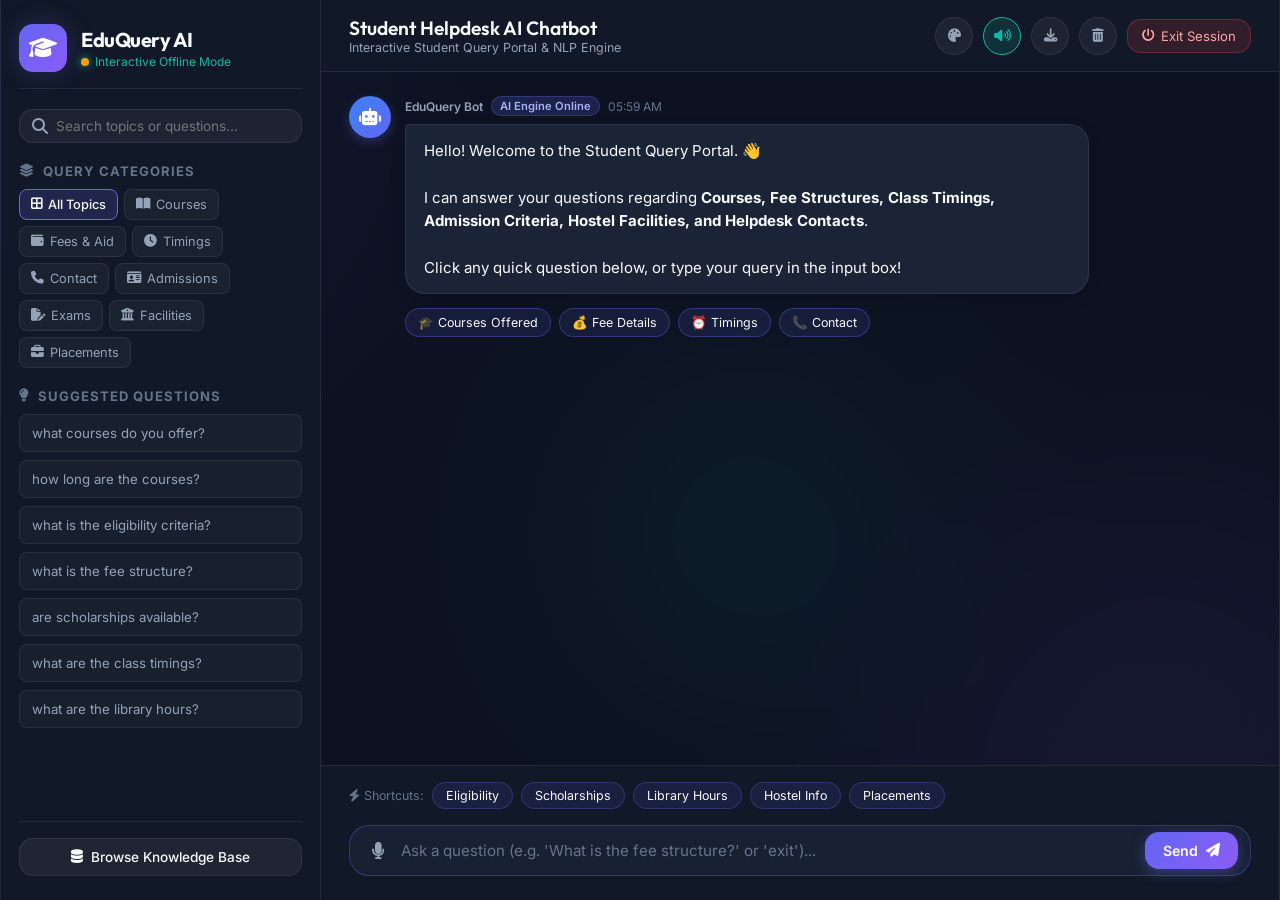
==== templates/index.html @ a3ed9fe1 "new project files" ====
<!DOCTYPE html>
<html lang="en">
<head>
    <meta charset="UTF-8">
    <meta name="viewport" content="width=device-width, initial-scale=1.0">
    <title>Student Query AI Assistant | Interactive Smart Chatbot</title>
    <!-- Google Fonts -->
    <link rel="preconnect" href="https://fonts.googleapis.com">
    <link rel="preconnect" href="https://fonts.gstatic.com" crossorigin>
    <link href="https://fonts.googleapis.com/css2?family=Inter:wght@300;400;500;600;700&family=Outfit:wght@400;500;600;700;800&display=swap" rel="stylesheet">
    <!-- Font Awesome Icons -->
    <link rel="stylesheet" href="https://cdnjs.cloudflare.com/ajax/libs/font-awesome/6.4.0/css/all.min.css">
    <!-- Relative CSS Path works both in Flask and via direct file opening -->
    <link rel="stylesheet" href="../static/style.css">
</head>
<body class="theme-dark">
    <div class="background-globes">
        <div class="globe globe-1"></div>
        <div class="globe globe-2"></div>
        <div class="globe globe-3"></div>
    </div>

    <div class="app-container">
        <!-- Sidebar Navigation -->
        <aside class="sidebar">
            <div class="brand-header">
                <div class="brand-logo">
                    <i class="fa-solid fa-graduation-cap"></i>
                </div>
                <div class="brand-info">
                    <h2>EduQuery AI</h2>
                    <span class="status-badge" id="serverStatusBadge">
                        <span class="status-dot"></span> Ready & Interactive
                    </span>
                </div>
            </div>

            <!-- Search Sidebar -->
            <div class="sidebar-search">
                <i class="fa-solid fa-magnifying-glass"></i>
                <input type="text" id="sidebarSearchInput" placeholder="Search topics or questions...">
            </div>

            <div class="sidebar-section">
                <h3><i class="fa-solid fa-layer-group"></i> Query Categories</h3>
                <div class="category-pills" id="categoryPills">
                    <button class="cat-pill active" data-category="All"><i class="fa-solid fa-border-all"></i> All Topics</button>
                    <button class="cat-pill" data-category="Courses"><i class="fa-solid fa-book-open"></i> Courses</button>
                    <button class="cat-pill" data-category="Fees"><i class="fa-solid fa-wallet"></i> Fees & Aid</button>
                    <button class="cat-pill" data-category="Timings"><i class="fa-solid fa-clock"></i> Timings</button>
                    <button class="cat-pill" data-category="Contact"><i class="fa-solid fa-phone"></i> Contact</button>
                    <button class="cat-pill" data-category="Admissions"><i class="fa-solid fa-id-card"></i> Admissions</button>
                    <button class="cat-pill" data-category="Exams"><i class="fa-solid fa-file-pen"></i> Exams</button>
                    <button class="cat-pill" data-category="Facilities"><i class="fa-solid fa-building-columns"></i> Facilities</button>
                    <button class="cat-pill" data-category="Placements"><i class="fa-solid fa-briefcase"></i> Placements</button>
                </div>
            </div>

            <div class="sidebar-section">
                <h3><i class="fa-solid fa-lightbulb"></i> Suggested Questions</h3>
                <div class="suggested-questions" id="suggestedList">
                    <!-- Populated dynamically via JS -->
                </div>
            </div>

            <div class="sidebar-footer">
                <button id="viewDatasetBtn" class="btn-secondary">
                    <i class="fa-solid fa-database"></i> Browse Knowledge Base
                </button>
            </div>
        </aside>

        <!-- Main Chat Area -->
        <main class="chat-main">
            <!-- Header Bar -->
            <header class="chat-header">
                <div class="chat-header-title">
                    <h2>Student Helpdesk AI Chatbot</h2>
                    <p>Interactive Student Query Portal & NLP Engine</p>
                </div>
                <div class="chat-actions">
                    <button id="themeToggleBtn" class="icon-btn" title="Toggle Theme (Dark / Cyber / Light)">
                        <i class="fa-solid fa-palette"></i>
                    </button>
                    <button id="soundToggleBtn" class="icon-btn active" title="Toggle Sound Effects">
                        <i class="fa-solid fa-volume-high"></i>
                    </button>
                    <button id="exportChatBtn" class="icon-btn" title="Export Chat Transcript">
                        <i class="fa-solid fa-download"></i>
                    </button>
                    <button id="clearChatBtn" class="icon-btn" title="Clear Chat History">
                        <i class="fa-solid fa-trash-can"></i>
                    </button>
                    <button id="exitChatBtn" class="btn-danger" title="Exit Session">
                        <i class="fa-solid fa-power-off"></i> Exit Session
                    </button>
                </div>
            </header>

            <!-- Chat Message Window -->
            <div class="chat-window" id="chatWindow">
                <!-- Welcome Message -->
                <div class="message bot-message">
                    <div class="avatar bot-avatar">
                        <i class="fa-solid fa-robot"></i>
                    </div>
                    <div class="message-content">
                        <div class="message-header">
                            <span class="sender-name">EduQuery Bot</span>
                            <span class="badge badge-nlp">AI Engine Online</span>
                            <span class="timestamp" id="initTime">12:00 PM</span>
                        </div>
                        <div class="message-text">
                            Hello! Welcome to the Student Query Portal. 👋<br><br>
                            I can answer your questions regarding <strong>Courses, Fee Structures, Class Timings, Admission Criteria, Hostel Facilities, and Helpdesk Contacts</strong>.<br><br>
                            Click any quick question below, or type your query in the input box!
                        </div>
                        <div class="contextual-followups">
                            <button class="followup-btn" onclick="sendQuickQuery('What courses do you offer?')">🎓 Courses Offered</button>
                            <button class="followup-btn" onclick="sendQuickQuery('What is the fee structure?')">💰 Fee Details</button>
                            <button class="followup-btn" onclick="sendQuickQuery('What are the class timings?')">⏰ Timings</button>
                            <button class="followup-btn" onclick="sendQuickQuery('How to contact administration?')">📞 Contact</button>
                        </div>
                    </div>
                </div>
            </div>

            <!-- Typing Indicator -->
            <div class="typing-indicator-container" id="typingIndicator" style="display: none;">
                <div class="avatar bot-avatar mini">
                    <i class="fa-solid fa-robot"></i>
                </div>
                <div class="typing-dots">
                    <span></span><span></span><span></span>
                </div>
                <span class="typing-text">EduQuery Bot is processing question...</span>
            </div>

            <!-- Input Controls -->
            <footer class="chat-footer">
                <div class="quick-tags-container" id="quickReplyContainer">
                    <span class="tag-label"><i class="fa-solid fa-bolt"></i> Shortcuts:</span>
                    <button class="quick-tag" onclick="sendQuickQuery('What is the eligibility for B.Tech?')">Eligibility</button>
                    <button class="quick-tag" onclick="sendQuickQuery('Are scholarships available?')">Scholarships</button>
                    <button class="quick-tag" onclick="sendQuickQuery('What are the library hours?')">Library Hours</button>
                    <button class="quick-tag" onclick="sendQuickQuery('Is hostel accommodation provided?')">Hostel Info</button>
                    <button class="quick-tag" onclick="sendQuickQuery('What is the placement record?')">Placements</button>
                </div>
                <form id="chatForm" class="chat-input-wrapper">
                    <button type="button" id="voiceBtn" class="input-btn voice-btn" title="Voice Input (Speech to Text)">
                        <i class="fa-solid fa-microphone"></i>
                    </button>
                    <input type="text" id="userInput" placeholder="Ask a question (e.g. 'What is the fee structure?' or 'exit')..." autocomplete="off">
                    <button type="submit" id="sendBtn" class="send-btn">
                        <span>Send</span> <i class="fa-solid fa-paper-plane"></i>
                    </button>
                </form>
            </footer>
        </main>
    </div>

    <!-- Knowledge Base Modal -->
    <div class="modal-overlay" id="datasetModal">
        <div class="modal-card">
            <div class="modal-header">
                <h3><i class="fa-solid fa-database"></i> Predefined Knowledge Base Inspector</h3>
                <button class="close-modal" id="closeModalBtn">&times;</button>
            </div>
            <div class="modal-body">
                <div class="modal-search">
                    <i class="fa-solid fa-magnifying-glass"></i>
                    <input type="text" id="datasetSearch" placeholder="Search patterns or answers in knowledge base...">
                </div>
                <div class="dataset-list" id="datasetList">
                    <!-- Populated dynamically -->
                </div>
            </div>
        </div>
    </div>

    <!-- Relative Script Path works both in Flask and via direct file opening -->
    <script src="../static/script.js"></script>
</body>
</html>
---- static/style.css ----
/* Root CSS Variables for Dark Theme */
:root {
    --bg-main: #0b0f19;
    --bg-secondary: #111827;
    --bg-card: rgba(30, 41, 59, 0.7);
    --bg-glass: rgba(15, 23, 42, 0.75);
    --border-color: rgba(255, 255, 255, 0.08);
    --border-glow: rgba(99, 102, 241, 0.35);
    
    --primary: #6366f1;
    --primary-hover: #4f46e5;
    --primary-light: rgba(99, 102, 241, 0.18);
    
    --accent-teal: #14b8a6;
    --accent-purple: #8b5cf6;
    --accent-pink: #ec4899;
    
    --text-main: #f8fafc;
    --text-muted: #94a3b8;
    --text-dim: #64748b;
    
    --user-msg-bg: linear-gradient(135deg, #4f46e5 0%, #7c3aed 100%);
    --bot-msg-bg: rgba(30, 41, 59, 0.85);
    
    --font-heading: 'Outfit', sans-serif;
    --font-body: 'Inter', sans-serif;
    
    --radius-sm: 8px;
    --radius-md: 14px;
    --radius-lg: 20px;
    --shadow-glow: 0 0 25px rgba(99, 102, 241, 0.25);
}

/* Light Theme Variables */
body.theme-light {
    --bg-main: #f1f5f9;
    --bg-secondary: #ffffff;
    --bg-card: rgba(255, 255, 255, 0.9);
    --bg-glass: rgba(255, 255, 255, 0.85);
    --border-color: rgba(0, 0, 0, 0.1);
    --border-glow: rgba(99, 102, 241, 0.3);
    
    --primary: #4f46e5;
    --text-main: #0f172a;
    --text-muted: #475569;
    --text-dim: #64748b;
    
    --user-msg-bg: linear-gradient(135deg, #4f46e5 0%, #6366f1 100%);
    --bot-msg-bg: #ffffff;
}

/* Cyber Glow Theme Variables */
body.theme-cyber {
    --bg-main: #050510;
    --bg-secondary: #0a0a1f;
    --bg-card: rgba(18, 16, 38, 0.8);
    --bg-glass: rgba(10, 10, 31, 0.8);
    --border-color: rgba(0, 242, 254, 0.2);
    --border-glow: rgba(0, 242, 254, 0.5);
    
    --primary: #00f2fe;
    --primary-hover: #4facfe;
    --accent-purple: #f72585;
    
    --text-main: #ffffff;
    --text-muted: #b8c1ec;
    --text-dim: #72757e;
    
    --user-msg-bg: linear-gradient(135deg, #00f2fe 0%, #4facfe 100%);
    --bot-msg-bg: rgba(18, 16, 38, 0.9);
}

* {
    margin: 0;
    padding: 0;
    box-sizing: border-box;
    font-family: var(--font-body);
}

body {
    background-color: var(--bg-main);
    color: var(--text-main);
    height: 100vh;
    overflow: hidden;
    position: relative;
    transition: background-color 0.3s ease, color 0.3s ease;
}

/* Background Glowing Orbs */
.background-globes {
    position: absolute;
    width: 100%;
    height: 100%;
    overflow: hidden;
    z-index: 0;
    pointer-events: none;
}

.globe {
    position: absolute;
    border-radius: 50%;
    filter: blur(100px);
    opacity: 0.35;
    animation: floatGlobe 18s infinite alternate ease-in-out;
}

.globe-1 {
    width: 450px;
    height: 450px;
    background: var(--primary);
    top: -100px;
    left: -100px;
}

.globe-2 {
    width: 550px;
    height: 550px;
    background: var(--accent-purple);
    bottom: -150px;
    right: -150px;
    animation-delay: -6s;
}

.globe-3 {
    width: 350px;
    height: 350px;
    background: var(--accent-teal);
    top: 40%;
    left: 45%;
    animation-delay: -12s;
}

@keyframes floatGlobe {
    0% { transform: translate(0, 0) scale(1); }
    100% { transform: translate(40px, 60px) scale(1.15); }
}

/* App Main Grid Container */
.app-container {
    display: grid;
    grid-template-columns: 320px 1fr;
    height: 100vh;
    max-width: 1600px;
    margin: 0 auto;
    backdrop-filter: blur(16px);
    background: var(--bg-glass);
    border-left: 1px solid var(--border-color);
    border-right: 1px solid var(--border-color);
    box-shadow: 0 20px 50px rgba(0,0,0,0.4);
    position: relative;
    z-index: 1;
}

/* Sidebar Styling */
.sidebar {
    background: var(--bg-secondary);
    border-right: 1px solid var(--border-color);
    display: flex;
    flex-direction: column;
    padding: 24px 18px;
    gap: 20px;
    overflow-y: auto;
}

.sidebar::-webkit-scrollbar {
    width: 5px;
}
.sidebar::-webkit-scrollbar-thumb {
    background: var(--border-glow);
    border-radius: 4px;
}

.brand-header {
    display: flex;
    align-items: center;
    gap: 14px;
    padding-bottom: 16px;
    border-bottom: 1px solid var(--border-color);
}

.brand-logo {
    width: 48px;
    height: 48px;
    background: linear-gradient(135deg, var(--primary), var(--accent-purple));
    border-radius: var(--radius-md);
    display: flex;
    align-items: center;
    justify-content: center;
    font-size: 1.4rem;
    color: #fff;
    box-shadow: var(--shadow-glow);
}

.brand-info h2 {
    font-family: var(--font-heading);
    font-size: 1.25rem;
    font-weight: 700;
    letter-spacing: -0.5px;
}

.status-badge {
    font-size: 0.75rem;
    color: var(--accent-teal);
    display: flex;
    align-items: center;
    gap: 6px;
    margin-top: 2px;
}

.status-dot {
    width: 8px;
    height: 8px;
    background-color: var(--accent-teal);
    border-radius: 50%;
    box-shadow: 0 0 8px var(--accent-teal);
    animation: pulse 2s infinite;
}

@keyframes pulse {
    0%, 100% { opacity: 1; transform: scale(1); }
    50% { opacity: 0.5; transform: scale(0.85); }
}

.sidebar-search {
    display: flex;
    align-items: center;
    background: rgba(255, 255, 255, 0.05);
    border: 1px solid var(--border-color);
    padding: 8px 12px;
    border-radius: var(--radius-md);
    gap: 8px;
    color: var(--text-muted);
}

.sidebar-search input {
    background: transparent;
    border: none;
    outline: none;
    color: var(--text-main);
    font-size: 0.85rem;
    width: 100%;
}

.sidebar-section h3 {
    font-size: 0.82rem;
    text-transform: uppercase;
    letter-spacing: 1px;
    color: var(--text-dim);
    margin-bottom: 10px;
    display: flex;
    align-items: center;
    gap: 8px;
}

.category-pills {
    display: flex;
    flex-wrap: wrap;
    gap: 6px;
}

.cat-pill {
    background: rgba(255, 255, 255, 0.04);
    border: 1px solid var(--border-color);
    color: var(--text-muted);
    padding: 7px 11px;
    border-radius: var(--radius-sm);
    font-size: 0.8rem;
    cursor: pointer;
    transition: all 0.2s ease;
    display: flex;
    align-items: center;
    gap: 6px;
}

.cat-pill:hover, .cat-pill.active {
    background: var(--primary-light);
    border-color: var(--primary);
    color: var(--text-main);
    font-weight: 500;
}

.suggested-questions {
    display: flex;
    flex-direction: column;
    gap: 8px;
}

.suggest-item {
    background: rgba(255, 255, 255, 0.03);
    border: 1px solid var(--border-color);
    padding: 10px 12px;
    border-radius: var(--radius-sm);
    font-size: 0.83rem;
    color: var(--text-muted);
    cursor: pointer;
    transition: all 0.2s ease;
    text-align: left;
}

.suggest-item:hover {
    background: var(--primary-light);
    border-color: var(--border-glow);
    color: var(--text-main);
    transform: translateX(4px);
}

.sidebar-footer {
    margin-top: auto;
    padding-top: 16px;
    border-top: 1px solid var(--border-color);
}

.btn-secondary {
    width: 100%;
    background: rgba(255, 255, 255, 0.06);
    border: 1px solid var(--border-color);
    color: var(--text-main);
    padding: 10px;
    border-radius: var(--radius-md);
    font-size: 0.85rem;
    font-weight: 500;
    cursor: pointer;
    transition: all 0.2s ease;
    display: flex;
    align-items: center;
    justify-content: center;
    gap: 8px;
}

.btn-secondary:hover {
    background: rgba(255, 255, 255, 0.14);
    border-color: var(--text-muted);
}

/* Main Chat Section */
.chat-main {
    display: flex;
    flex-direction: column;
    height: 100vh;
    background: rgba(11, 15, 25, 0.3);
}

.chat-header {
    padding: 16px 28px;
    background: var(--bg-secondary);
    border-bottom: 1px solid var(--border-color);
    display: flex;
    align-items: center;
    justify-content: space-between;
}

.chat-header-title h2 {
    font-family: var(--font-heading);
    font-size: 1.2rem;
    font-weight: 600;
}

.chat-header-title p {
    font-size: 0.78rem;
    color: var(--text-muted);
}

.chat-actions {
    display: flex;
    align-items: center;
    gap: 10px;
}

.icon-btn {
    width: 38px;
    height: 38px;
    border-radius: 50%;
    background: rgba(255, 255, 255, 0.05);
    border: 1px solid var(--border-color);
    color: var(--text-muted);
    cursor: pointer;
    transition: all 0.2s ease;
    display: flex;
    align-items: center;
    justify-content: center;
}

.icon-btn:hover {
    background: rgba(255, 255, 255, 0.12);
    color: var(--text-main);
}

.icon-btn.active {
    color: var(--accent-teal);
    border-color: var(--accent-teal);
    background: rgba(20, 184, 166, 0.15);
}

.btn-danger {
    background: rgba(239, 68, 68, 0.15);
    border: 1px solid rgba(239, 68, 68, 0.3);
    color: #fca5a5;
    padding: 8px 14px;
    border-radius: var(--radius-md);
    font-size: 0.82rem;
    cursor: pointer;
    transition: all 0.2s ease;
    display: flex;
    align-items: center;
    gap: 6px;
}

.btn-danger:hover {
    background: rgba(239, 68, 68, 0.3);
    color: #fff;
}

/* Chat Scroll Window */
.chat-window {
    flex: 1;
    overflow-y: auto;
    padding: 24px 28px;
    display: flex;
    flex-direction: column;
    gap: 20px;
}

.chat-window::-webkit-scrollbar {
    width: 6px;
}
.chat-window::-webkit-scrollbar-thumb {
    background: rgba(255, 255, 255, 0.15);
    border-radius: 4px;
}

/* Messages */
.message {
    display: flex;
    gap: 14px;
    max-width: 82%;
    animation: fadeInMsg 0.3s ease-out forwards;
}

@keyframes fadeInMsg {
    from { opacity: 0; transform: translateY(12px); }
    to { opacity: 1; transform: translateY(0); }
}

.bot-message {
    align-self: flex-start;
}

.user-message {
    align-self: flex-end;
    flex-direction: row-reverse;
}

.avatar {
    width: 42px;
    height: 42px;
    border-radius: 50%;
    display: flex;
    align-items: center;
    justify-content: center;
    flex-shrink: 0;
    font-size: 1.1rem;
}

.bot-avatar {
    background: linear-gradient(135deg, #3b82f6, #6366f1);
    color: #fff;
    box-shadow: 0 4px 12px rgba(99, 102, 241, 0.3);
}

.user-avatar {
    background: linear-gradient(135deg, #ec4899, #8b5cf6);
    color: #fff;
}

.message-content {
    display: flex;
    flex-direction: column;
    gap: 8px;
}

.message-header {
    display: flex;
    align-items: center;
    gap: 8px;
    font-size: 0.75rem;
    color: var(--text-dim);
}

.user-message .message-header {
    justify-content: flex-end;
}

.sender-name {
    font-weight: 600;
    color: var(--text-muted);
}

.badge {
    padding: 2px 8px;
    border-radius: 12px;
    font-size: 0.7rem;
    font-weight: 600;
}

.badge-nlp {
    background: rgba(99, 102, 241, 0.2);
    color: #a5b4fc;
    border: 1px solid rgba(99, 102, 241, 0.3);
}

.badge-conf-high {
    background: rgba(16, 185, 129, 0.2);
    color: #6ee7b7;
    border: 1px solid rgba(16, 185, 129, 0.3);
}

.badge-conf-medium {
    background: rgba(245, 158, 11, 0.2);
    color: #fde047;
    border: 1px solid rgba(245, 158, 11, 0.3);
}

.badge-conf-low {
    background: rgba(239, 68, 68, 0.2);
    color: #fca5a5;
    border: 1px solid rgba(239, 68, 68, 0.3);
}

.message-text {
    padding: 14px 18px;
    border-radius: var(--radius-lg);
    font-size: 0.94rem;
    line-height: 1.55;
    box-shadow: 0 4px 15px rgba(0,0,0,0.15);
}

.bot-message .message-text {
    background: var(--bot-msg-bg);
    border: 1px solid var(--border-color);
    border-top-left-radius: 4px;
    color: var(--text-main);
}

.user-message .message-text {
    background: var(--user-msg-bg);
    border-top-right-radius: 4px;
    color: #fff;
}

/* Contextual Followup Buttons */
.contextual-followups {
    display: flex;
    flex-wrap: wrap;
    gap: 8px;
    margin-top: 6px;
}

.followup-btn {
    background: rgba(99, 102, 241, 0.12);
    border: 1px solid var(--border-glow);
    color: var(--text-main);
    padding: 6px 12px;
    border-radius: 18px;
    font-size: 0.78rem;
    cursor: pointer;
    transition: all 0.2s ease;

}

.followup-btn:hover {
    background: var(--primary);
    color: #fff;
    transform: translateY(-1px);
}

.message-actions {
    display: flex;
    gap: 8px;
    margin-top: 4px;
}

.action-chip {
    background: rgba(255, 255, 255, 0.04);
    border: 1px solid var(--border-color);
    color: var(--text-dim);
    padding: 4px 8px;
    border-radius: var(--radius-sm);
    font-size: 0.72rem;
    cursor: pointer;
    transition: all 0.2s ease;
}

.action-chip:hover {
    color: var(--text-main);
    background: rgba(255, 255, 255, 0.12);
}

/* Typing Indicator */
.typing-indicator-container {
    display: flex;
    align-items: center;
    gap: 10px;
    padding: 0 28px;
    margin-bottom: 10px;
}

.avatar.mini {
    width: 28px;
    height: 28px;
    font-size: 0.85rem;
}

.typing-dots {
    display: flex;
    gap: 4px;
    padding: 8px 14px;
    background: var(--bot-msg-bg);
    border-radius: 20px;
    border: 1px solid var(--border-color);
}

.typing-dots span {
    width: 6px;
    height: 6px;
    background: var(--primary);
    border-radius: 50%;
    animation: typingBounce 1.4s infinite ease-in-out both;
}

.typing-dots span:nth-child(1) { animation-delay: -0.32s; }
.typing-dots span:nth-child(2) { animation-delay: -0.16s; }

@keyframes typingBounce {
    0%, 80%, 100% { transform: scale(0); }
    40% { transform: scale(1); }
}

.typing-text {
    font-size: 0.78rem;
    color: var(--text-dim);
    font-style: italic;
}

/* Chat Footer & Input */
.chat-footer {
    padding: 16px 28px 24px;
    background: var(--bg-secondary);
    border-top: 1px solid var(--border-color);
    display: flex;
    flex-direction: column;
    gap: 12px;
}

.quick-tags-container {
    display: flex;
    align-items: center;
    gap: 8px;
    overflow-x: auto;
    padding-bottom: 4px;
}

.quick-tags-container::-webkit-scrollbar {
    height: 3px;
}
.quick-tags-container::-webkit-scrollbar-thumb {
    background: rgba(255, 255, 255, 0.1);
}

.tag-label {
    font-size: 0.78rem;
    color: var(--text-dim);
    white-space: nowrap;
}

.quick-tag {
    background: rgba(99, 102, 241, 0.12);
    border: 1px solid rgba(99, 102, 241, 0.28);
    color: var(--text-main);
    padding: 5px 13px;
    border-radius: 20px;
    font-size: 0.78rem;
    cursor: pointer;
    white-space: nowrap;
    transition: all 0.2s ease;
}

.quick-tag:hover {
    background: var(--primary);
    color: #fff;
    border-color: var(--primary);
}

.chat-input-wrapper {
    display: flex;
    align-items: center;
    background: rgba(30, 41, 59, 0.6);
    border: 1px solid var(--border-glow);
    border-radius: var(--radius-lg);
    padding: 6px 12px 6px 16px;
    gap: 10px;
    transition: all 0.3s ease;
}

.chat-input-wrapper:focus-within {
    border-color: var(--primary);
    box-shadow: 0 0 20px rgba(99, 102, 241, 0.35);
    background: rgba(30, 41, 59, 0.9);
}

.chat-input-wrapper input {
    flex: 1;
    background: transparent;
    border: none;
    outline: none;
    color: var(--text-main);
    font-size: 0.95rem;
    padding: 8px 0;
}

.chat-input-wrapper input::placeholder {
    color: var(--text-dim);
}

.input-btn {
    background: transparent;
    border: none;
    color: var(--text-muted);
    font-size: 1.1rem;
    cursor: pointer;
    padding: 6px;
    transition: color 0.2s ease;
}

.input-btn:hover {
    color: var(--primary);
}

.voice-btn.listening {
    color: var(--accent-pink);
    animation: pulse 1s infinite;
}

.send-btn {
    background: linear-gradient(135deg, var(--primary), var(--accent-purple));
    border: none;
    color: #fff;
    padding: 10px 18px;
    border-radius: var(--radius-md);
    font-weight: 600;
    font-size: 0.88rem;
    cursor: pointer;
    display: flex;
    align-items: center;
    gap: 8px;
    transition: all 0.2s ease;
    box-shadow: 0 4px 14px rgba(99, 102, 241, 0.4);
}

.send-btn:hover {
    transform: translateY(-1px);
    box-shadow: 0 6px 18px rgba(99, 102, 241, 0.6);
}

/* Modal Overlay */
.modal-overlay {
    position: fixed;
    top: 0;
    left: 0;
    width: 100%;
    height: 100%;
    background: rgba(0, 0, 0, 0.8);
    backdrop-filter: blur(8px);
    z-index: 100;
    display: none;
    align-items: center;
    justify-content: center;
    padding: 20px;
}

.modal-overlay.active {
    display: flex;
    animation: fadeInMsg 0.25s ease-out;
}

.modal-card {
    background: var(--bg-secondary);
    border: 1px solid var(--border-glow);
    border-radius: var(--radius-lg);
    width: 100%;
    max-width: 800px;
    max-height: 85vh;
    display: flex;
    flex-direction: column;
    box-shadow: 0 25px 60px rgba(0, 0, 0, 0.8);
    overflow: hidden;
}

.modal-header {
    padding: 20px 24px;
    border-bottom: 1px solid var(--border-color);
    display: flex;
    align-items: center;
    justify-content: space-between;
}

.modal-header h3 {
    font-family: var(--font-heading);
    font-size: 1.2rem;
    display: flex;
    align-items: center;
    gap: 10px;
}

.close-modal {
    background: transparent;
    border: none;
    color: var(--text-muted);
    font-size: 1.8rem;
    cursor: pointer;
    line-height: 1;
}

.close-modal:hover {
    color: var(--text-main);
}

.modal-body {
    padding: 20px 24px;
    overflow-y: auto;
    display: flex;
    flex-direction: column;
    gap: 16px;
}

.modal-search {
    display: flex;
    align-items: center;
    background: rgba(255, 255, 255, 0.05);
    border: 1px solid var(--border-color);
    padding: 10px 16px;
    border-radius: var(--radius-md);
    gap: 10px;
}

.modal-search input {
    background: transparent;
    border: none;
    outline: none;
    color: var(--text-main);
    flex: 1;
    font-size: 0.9rem;
}

.dataset-list {
    display: flex;
    flex-direction: column;
    gap: 14px;
}

.dataset-card {
    background: rgba(30, 41, 59, 0.5);
    border: 1px solid var(--border-color);
    padding: 16px;
    border-radius: var(--radius-md);
}

.dataset-card-header {
    display: flex;
    justify-content: space-between;
    margin-bottom: 10px;
}

.dataset-tag {
    font-weight: 600;
    color: var(--accent-teal);
    font-size: 0.85rem;
}

.dataset-patterns {
    font-size: 0.83rem;
    color: var(--text-muted);
    margin-bottom: 8px;
}

.dataset-response {
    font-size: 0.88rem;
    color: var(--text-main);
    background: rgba(15, 23, 42, 0.6);
    padding: 10px 12px;
    border-radius: var(--radius-sm);
    border-left: 3px solid var(--primary);
}

/* Responsive Rules */
@media (max-width: 900px) {
    .app-container {
        grid-template-columns: 1fr;
    }
    .sidebar {
        display: none;
    }
}
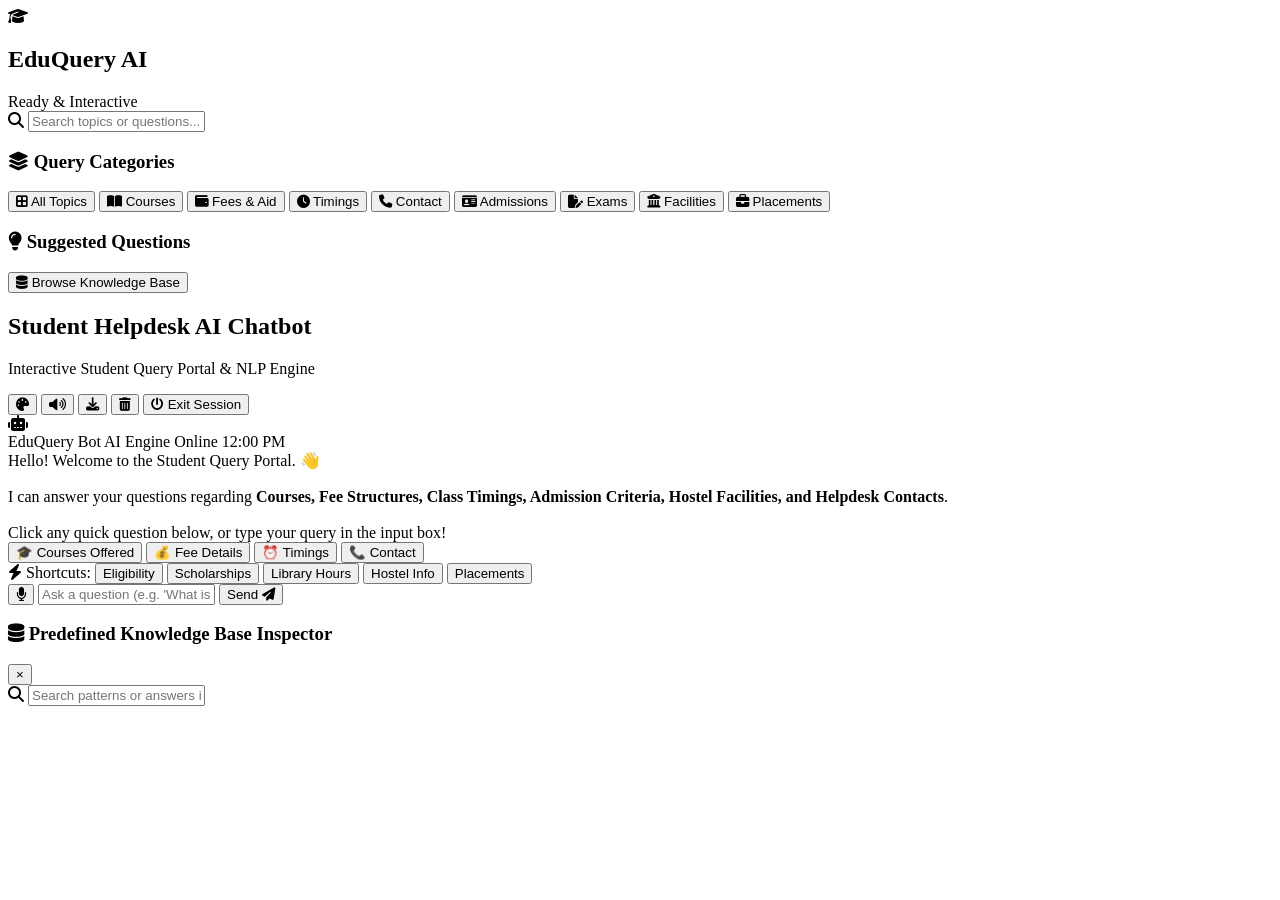
==== commit 4f574c4a: "Publish Main Chatbot Web Project index.html" ====
--- a/templates/index.html
+++ b/templates/index.html
@@ -10,8 +10,8 @@
     <link href="https://fonts.googleapis.com/css2?family=Inter:wght@300;400;500;600;700&family=Outfit:wght@400;500;600;700;800&display=swap" rel="stylesheet">
     <!-- Font Awesome Icons -->
     <link rel="stylesheet" href="https://cdnjs.cloudflare.com/ajax/libs/font-awesome/6.4.0/css/all.min.css">
-    <!-- Relative CSS Path works both in Flask and via direct file opening -->
-    <link rel="stylesheet" href="../static/style.css">
+    <!-- Root static path for direct file viewing -->
+    <link rel="stylesheet" href="./static/style.css">
 </head>
 <body class="theme-dark">
     <div class="background-globes">
@@ -178,7 +178,6 @@
         </div>
     </div>
 
-    <!-- Relative Script Path works both in Flask and via direct file opening -->
-    <script src="../static/script.js"></script>
+    <script src="./static/script.js"></script>
 </body>
 </html>
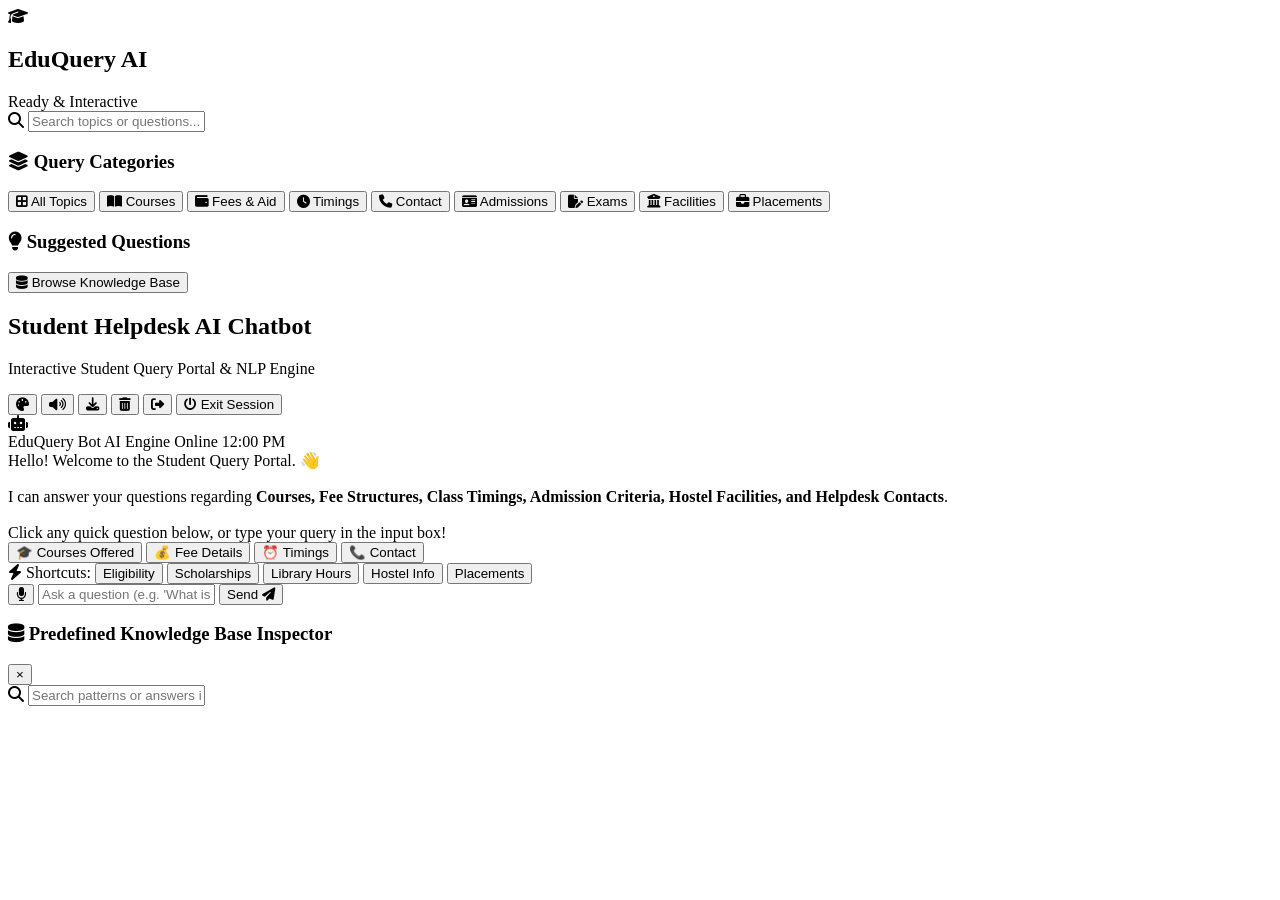
==== commit 92255676: "Add Login & Authentication system (login.html, role tabs, user badges, login APIs)" ====
--- a/templates/index.html
+++ b/templates/index.html
@@ -79,6 +79,12 @@
                     <p>Interactive Student Query Portal & NLP Engine</p>
                 </div>
                 <div class="chat-actions">
+                    <!-- Logged in User Badge -->
+                    <div class="user-profile-badge" id="userProfileBadge" style="display: none;">
+                        <i class="fa-solid fa-user-check"></i>
+                        <span id="userNameDisplay">Student</span>
+                    </div>
+
                     <button id="themeToggleBtn" class="icon-btn" title="Toggle Theme (Dark / Cyber / Light)">
                         <i class="fa-solid fa-palette"></i>
                     </button>
@@ -90,6 +96,9 @@
                     </button>
                     <button id="clearChatBtn" class="icon-btn" title="Clear Chat History">
                         <i class="fa-solid fa-trash-can"></i>
+                    </button>
+                    <button id="logoutBtn" class="icon-btn" title="Logout Session">
+                        <i class="fa-solid fa-right-from-bracket"></i>
                     </button>
                     <button id="exitChatBtn" class="btn-danger" title="Exit Session">
                         <i class="fa-solid fa-power-off"></i> Exit Session
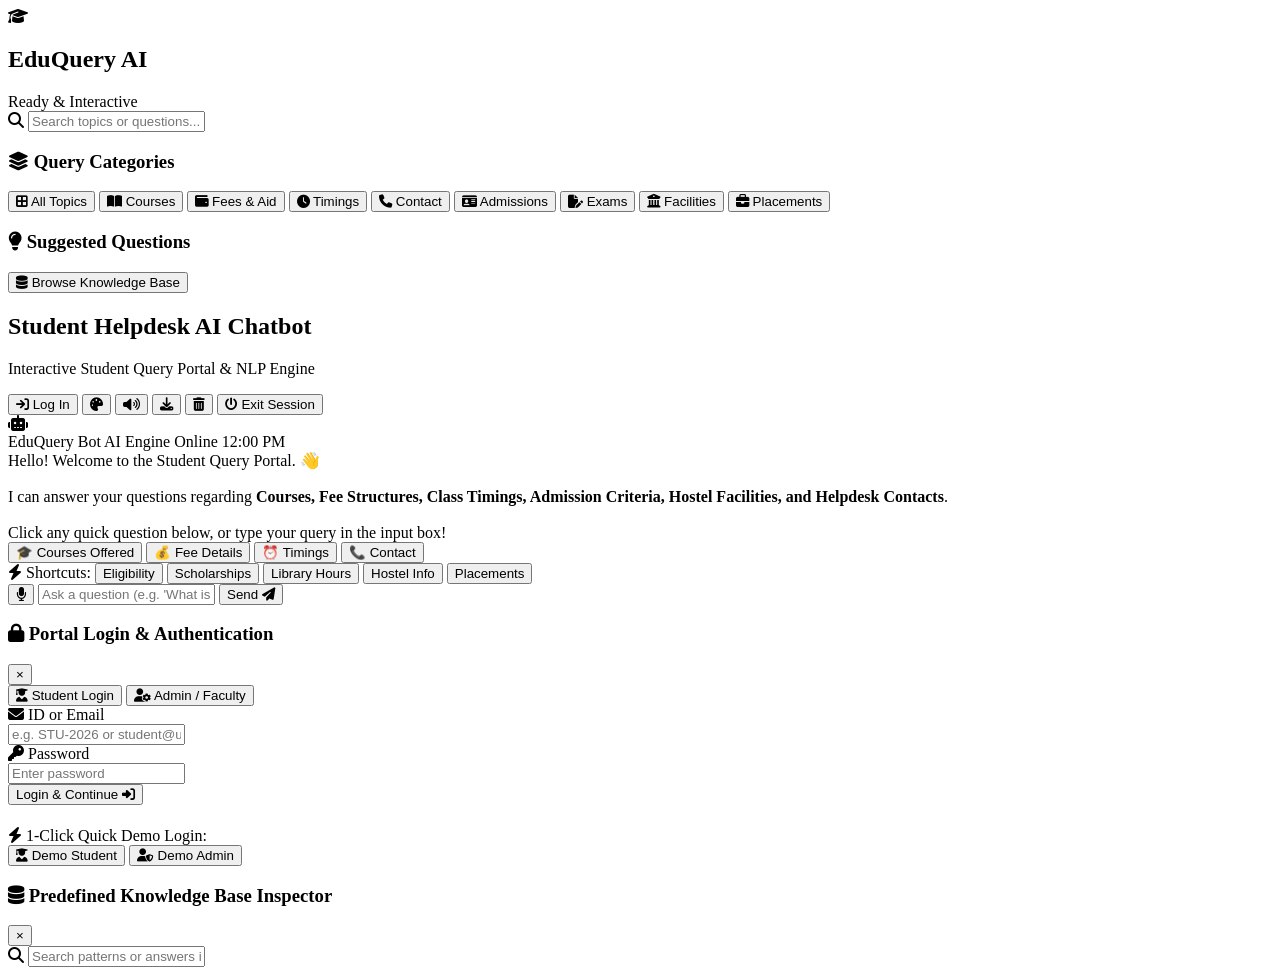
==== commit f03dc7da: "Add Login Modal and Login button directly to Main Dashboard index.html" ====
--- a/templates/index.html
+++ b/templates/index.html
@@ -79,7 +79,12 @@
                     <p>Interactive Student Query Portal & NLP Engine</p>
                 </div>
                 <div class="chat-actions">
-                    <!-- Logged in User Badge -->
+                    <!-- Login Button (Visible when NOT logged in) -->
+                    <button id="openLoginModalBtn" class="btn-login-header">
+                        <i class="fa-solid fa-arrow-right-to-bracket"></i> <span>Log In</span>
+                    </button>
+
+                    <!-- Logged in User Badge (Visible when logged in) -->
                     <div class="user-profile-badge" id="userProfileBadge" style="display: none;">
                         <i class="fa-solid fa-user-check"></i>
                         <span id="userNameDisplay">Student</span>
@@ -97,7 +102,7 @@
                     <button id="clearChatBtn" class="icon-btn" title="Clear Chat History">
                         <i class="fa-solid fa-trash-can"></i>
                     </button>
-                    <button id="logoutBtn" class="icon-btn" title="Logout Session">
+                    <button id="logoutBtn" class="icon-btn" title="Logout Session" style="display: none;">
                         <i class="fa-solid fa-right-from-bracket"></i>
                     </button>
                     <button id="exitChatBtn" class="btn-danger" title="Exit Session">
@@ -168,6 +173,57 @@
         </main>
     </div>
 
+    <!-- Login Modal directly inside Main Dashboard -->
+    <div class="modal-overlay" id="loginModal">
+        <div class="modal-card auth-modal-card">
+            <div class="modal-header">
+                <h3><i class="fa-solid fa-lock"></i> Portal Login & Authentication</h3>
+                <button class="close-modal" id="closeLoginModalBtn">&times;</button>
+            </div>
+            <div class="modal-body" style="gap:20px;">
+                <div class="auth-tabs">
+                    <button class="auth-tab active" id="modalStudentTabBtn" onclick="switchDashboardAuthTab('student')">
+                        <i class="fa-solid fa-user-graduate"></i> Student Login
+                    </button>
+                    <button class="auth-tab" id="modalAdminTabBtn" onclick="switchDashboardAuthTab('admin')">
+                        <i class="fa-solid fa-user-gear"></i> Admin / Faculty
+                    </button>
+                </div>
+
+                <form id="dashboardLoginForm" class="auth-form">
+                    <input type="hidden" id="dashLoginRole" value="student">
+                    <div class="input-group">
+                        <label for="dashAuthIdentifier"><i class="fa-solid fa-envelope"></i> ID or Email</label>
+                        <div class="input-field-wrapper">
+                            <input type="text" id="dashAuthIdentifier" placeholder="e.g. STU-2026 or student@university.edu" required>
+                        </div>
+                    </div>
+                    <div class="input-group">
+                        <label for="dashAuthPassword"><i class="fa-solid fa-key"></i> Password</label>
+                        <div class="input-field-wrapper">
+                            <input type="password" id="dashAuthPassword" placeholder="Enter password" required>
+                        </div>
+                    </div>
+                    <button type="submit" class="auth-submit-btn">
+                        <span>Login & Continue</span> <i class="fa-solid fa-right-to-bracket"></i>
+                    </button>
+                </form>
+
+                <div class="demo-logins" style="margin-top: 10px; padding-top: 12px;">
+                    <span class="demo-label"><i class="fa-solid fa-bolt"></i> 1-Click Quick Demo Login:</span>
+                    <div class="demo-buttons">
+                        <button type="button" class="demo-btn" onclick="quickDashboardLogin('student')">
+                            <i class="fa-solid fa-user-graduate"></i> Demo Student
+                        </button>
+                        <button type="button" class="demo-btn admin" onclick="quickDashboardLogin('admin')">
+                            <i class="fa-solid fa-user-shield"></i> Demo Admin
+                        </button>
+                    </div>
+                </div>
+            </div>
+        </div>
+    </div>
+
     <!-- Knowledge Base Modal -->
     <div class="modal-overlay" id="datasetModal">
         <div class="modal-card">
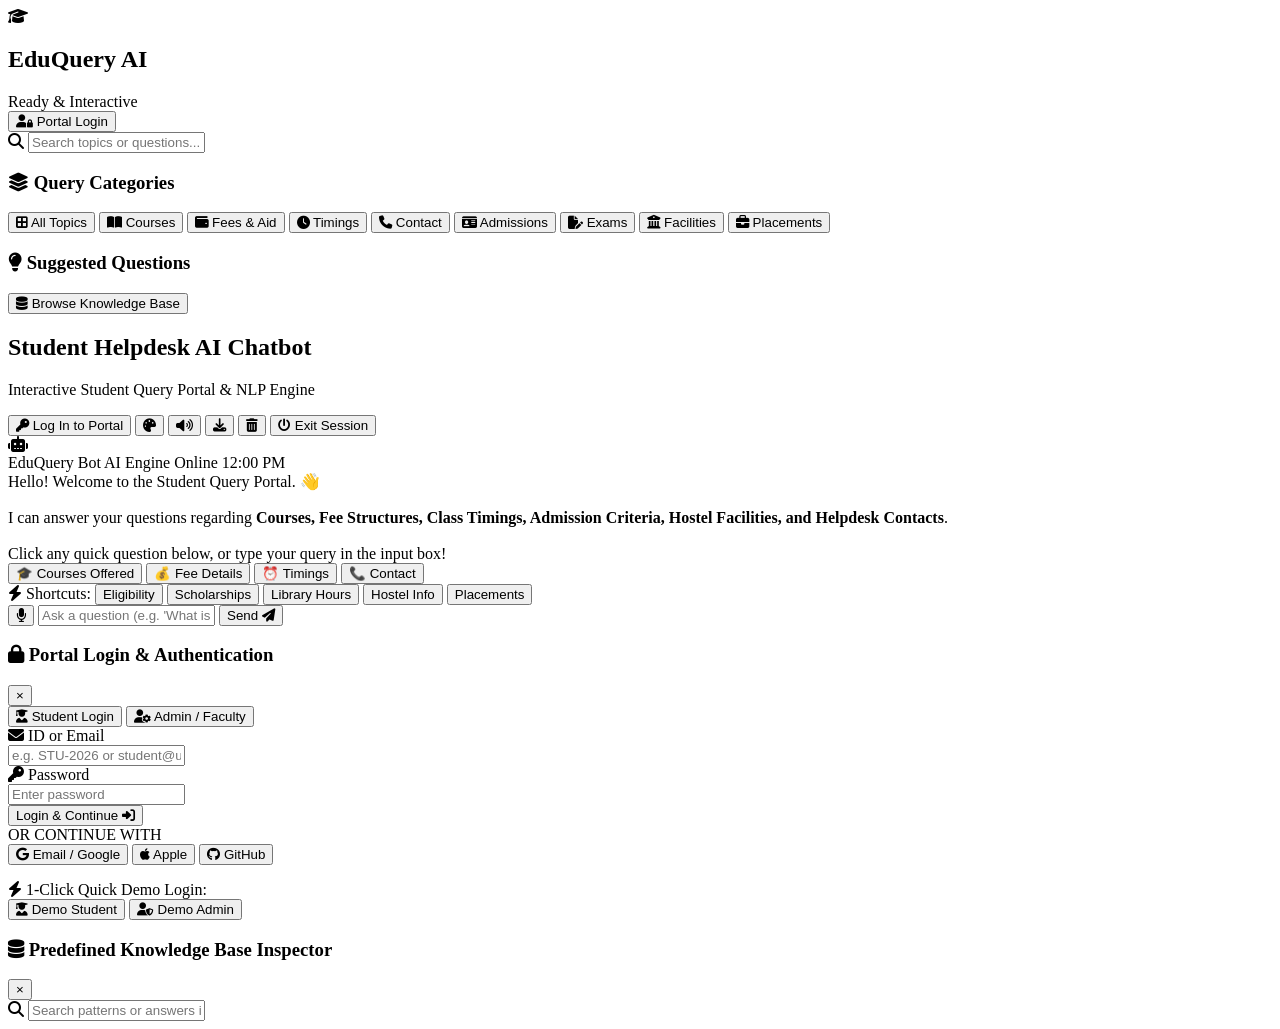
==== commit e549b1c7: "Add Social OAuth Logins: Google/Email, Apple, and GitHub" ====
--- a/templates/index.html
+++ b/templates/index.html
@@ -7,7 +7,7 @@
     <!-- Google Fonts -->
     <link rel="preconnect" href="https://fonts.googleapis.com">
     <link rel="preconnect" href="https://fonts.gstatic.com" crossorigin>
-    <link href="https://fonts.googleapis.com/css2?family=Inter:wght@300;400;500;600;700&family=Outfit:wght@400;500;600;700;800&display=swap" rel="stylesheet">
+    <link href="https://fonts.googleapis.com/css2?family=Inter:wght@300;400;500;600;700&family=Outfit:wght@500;700;800&display=swap" rel="stylesheet">
     <!-- Font Awesome Icons -->
     <link rel="stylesheet" href="https://cdnjs.cloudflare.com/ajax/libs/font-awesome/6.4.0/css/all.min.css">
     <!-- Root static path for direct file viewing -->
@@ -33,6 +33,13 @@
                         <span class="status-dot"></span> Ready & Interactive
                     </span>
                 </div>
+            </div>
+
+            <!-- Sidebar Auth Button -->
+            <div class="sidebar-auth-box">
+                <button id="sidebarLoginBtn" class="btn-sidebar-login" onclick="document.getElementById('loginModal').classList.add('active')">
+                    <i class="fa-solid fa-user-lock"></i> <span>Portal Login</span>
+                </button>
             </div>
 
             <!-- Search Sidebar -->
@@ -79,12 +86,12 @@
                     <p>Interactive Student Query Portal & NLP Engine</p>
                 </div>
                 <div class="chat-actions">
-                    <!-- Login Button (Visible when NOT logged in) -->
+                    <!-- Prominent Header Login Button -->
                     <button id="openLoginModalBtn" class="btn-login-header">
-                        <i class="fa-solid fa-arrow-right-to-bracket"></i> <span>Log In</span>
-                    </button>
-
-                    <!-- Logged in User Badge (Visible when logged in) -->
+                        <i class="fa-solid fa-key"></i> <span>Log In to Portal</span>
+                    </button>
+
+                    <!-- Logged in User Badge -->
                     <div class="user-profile-badge" id="userProfileBadge" style="display: none;">
                         <i class="fa-solid fa-user-check"></i>
                         <span id="userNameDisplay">Student</span>
@@ -180,7 +187,7 @@
                 <h3><i class="fa-solid fa-lock"></i> Portal Login & Authentication</h3>
                 <button class="close-modal" id="closeLoginModalBtn">&times;</button>
             </div>
-            <div class="modal-body" style="gap:20px;">
+            <div class="modal-body" style="gap:16px;">
                 <div class="auth-tabs">
                     <button class="auth-tab active" id="modalStudentTabBtn" onclick="switchDashboardAuthTab('student')">
                         <i class="fa-solid fa-user-graduate"></i> Student Login
@@ -209,7 +216,24 @@
                     </button>
                 </form>
 
-                <div class="demo-logins" style="margin-top: 10px; padding-top: 12px;">
+                <!-- Social OAuth Logins -->
+                <div class="auth-divider">
+                    <span>OR CONTINUE WITH</span>
+                </div>
+
+                <div class="social-logins">
+                    <button type="button" class="btn-social btn-social-google" onclick="quickSocialLogin('Google/Email')">
+                        <i class="fa-brands fa-google"></i> Email / Google
+                    </button>
+                    <button type="button" class="btn-social btn-social-apple" onclick="quickSocialLogin('Apple')">
+                        <i class="fa-brands fa-apple"></i> Apple
+                    </button>
+                    <button type="button" class="btn-social btn-social-github" onclick="quickSocialLogin('GitHub')">
+                        <i class="fa-brands fa-github"></i> GitHub
+                    </button>
+                </div>
+
+                <div class="demo-logins" style="margin-top: 6px; padding-top: 10px;">
                     <span class="demo-label"><i class="fa-solid fa-bolt"></i> 1-Click Quick Demo Login:</span>
                     <div class="demo-buttons">
                         <button type="button" class="demo-btn" onclick="quickDashboardLogin('student')">
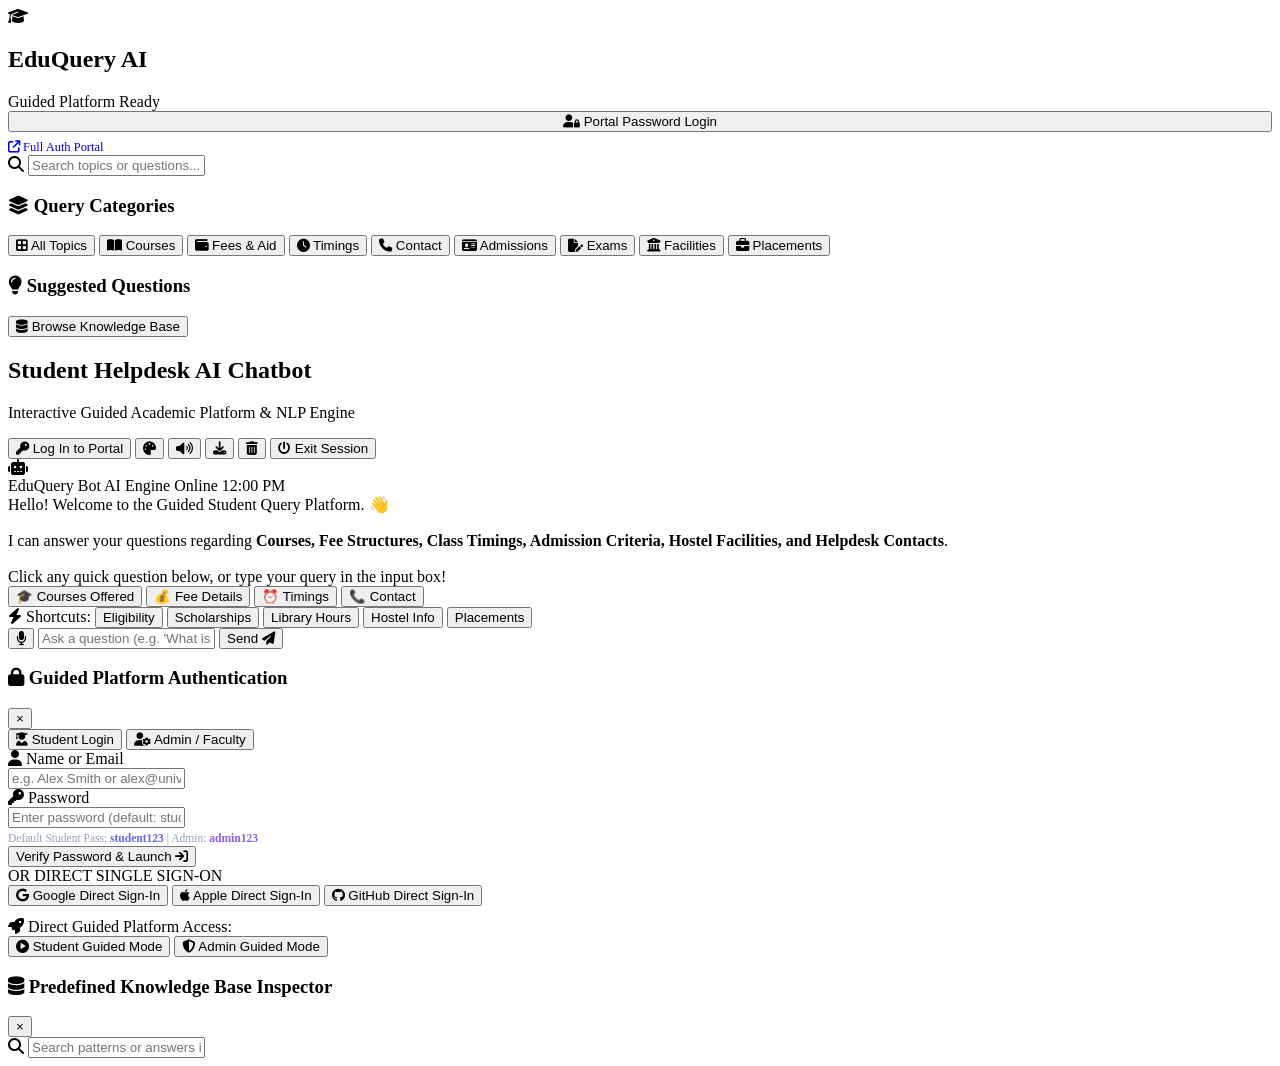
==== commit 9105b9bb: "Enforce password authentication & add direct guided platform launch links" ====
--- a/templates/index.html
+++ b/templates/index.html
@@ -30,16 +30,19 @@
                 <div class="brand-info">
                     <h2>EduQuery AI</h2>
                     <span class="status-badge" id="serverStatusBadge">
-                        <span class="status-dot"></span> Ready & Interactive
+                        <span class="status-dot"></span> Guided Platform Ready
                     </span>
                 </div>
             </div>
 
-            <!-- Sidebar Auth Button -->
-            <div class="sidebar-auth-box">
+            <!-- Sidebar Auth & Guided Direct Links -->
+            <div class="sidebar-auth-box" style="display:flex; flex-direction:column; gap:8px;">
                 <button id="sidebarLoginBtn" class="btn-sidebar-login" onclick="document.getElementById('loginModal').classList.add('active')">
-                    <i class="fa-solid fa-user-lock"></i> <span>Portal Login</span>
+                    <i class="fa-solid fa-user-lock"></i> <span>Portal Password Login</span>
                 </button>
+                <a href="login.html" class="btn-secondary" style="text-decoration:none; font-size:0.78rem;">
+                    <i class="fa-solid fa-arrow-up-right-from-square"></i> Full Auth Portal
+                </a>
             </div>
 
             <!-- Search Sidebar -->
@@ -83,7 +86,7 @@
             <header class="chat-header">
                 <div class="chat-header-title">
                     <h2>Student Helpdesk AI Chatbot</h2>
-                    <p>Interactive Student Query Portal & NLP Engine</p>
+                    <p>Interactive Guided Academic Platform & NLP Engine</p>
                 </div>
                 <div class="chat-actions">
                     <!-- Prominent Header Login Button -->
@@ -132,7 +135,7 @@
                             <span class="timestamp" id="initTime">12:00 PM</span>
                         </div>
                         <div class="message-text">
-                            Hello! Welcome to the Student Query Portal. 👋<br><br>
+                            Hello! Welcome to the Guided Student Query Platform. 👋<br><br>
                             I can answer your questions regarding <strong>Courses, Fee Structures, Class Timings, Admission Criteria, Hostel Facilities, and Helpdesk Contacts</strong>.<br><br>
                             Click any quick question below, or type your query in the input box!
                         </div>
@@ -184,10 +187,10 @@
     <div class="modal-overlay" id="loginModal">
         <div class="modal-card auth-modal-card">
             <div class="modal-header">
-                <h3><i class="fa-solid fa-lock"></i> Portal Login & Authentication</h3>
+                <h3><i class="fa-solid fa-lock"></i> Guided Platform Authentication</h3>
                 <button class="close-modal" id="closeLoginModalBtn">&times;</button>
             </div>
-            <div class="modal-body" style="gap:16px;">
+            <div class="modal-body" style="gap:14px;">
                 <div class="auth-tabs">
                     <button class="auth-tab active" id="modalStudentTabBtn" onclick="switchDashboardAuthTab('student')">
                         <i class="fa-solid fa-user-graduate"></i> Student Login
@@ -197,50 +200,55 @@
                     </button>
                 </div>
 
+                <div id="modalAlertBox" style="display:none; padding:8px 12px; border-radius:6px; font-size:0.8rem; text-align:center;"></div>
+
                 <form id="dashboardLoginForm" class="auth-form">
                     <input type="hidden" id="dashLoginRole" value="student">
                     <div class="input-group">
-                        <label for="dashAuthIdentifier"><i class="fa-solid fa-envelope"></i> ID or Email</label>
+                        <label for="dashAuthIdentifier"><i class="fa-solid fa-user"></i> Name or Email</label>
                         <div class="input-field-wrapper">
-                            <input type="text" id="dashAuthIdentifier" placeholder="e.g. STU-2026 or student@university.edu" required>
+                            <input type="text" id="dashAuthIdentifier" placeholder="e.g. Alex Smith or alex@university.edu" required>
                         </div>
                     </div>
                     <div class="input-group">
                         <label for="dashAuthPassword"><i class="fa-solid fa-key"></i> Password</label>
                         <div class="input-field-wrapper">
-                            <input type="password" id="dashAuthPassword" placeholder="Enter password" required>
-                        </div>
+                            <input type="password" id="dashAuthPassword" placeholder="Enter password (default: student123)" required>
+                        </div>
+                        <span style="font-size: 0.72rem; color: #94a3b8; margin-top: 2px;">
+                            Default Student Pass: <strong style="color:#6366f1">student123</strong> | Admin: <strong style="color:#8b5cf6">admin123</strong>
+                        </span>
                     </div>
                     <button type="submit" class="auth-submit-btn">
-                        <span>Login & Continue</span> <i class="fa-solid fa-right-to-bracket"></i>
+                        <span>Verify Password & Launch</span> <i class="fa-solid fa-arrow-right-to-bracket"></i>
                     </button>
                 </form>
 
-                <!-- Social OAuth Logins -->
+                <!-- Direct Social & Guided Platform Entry -->
                 <div class="auth-divider">
-                    <span>OR CONTINUE WITH</span>
+                    <span>OR DIRECT SINGLE SIGN-ON</span>
                 </div>
 
                 <div class="social-logins">
-                    <button type="button" class="btn-social btn-social-google" onclick="quickSocialLogin('Google/Email')">
-                        <i class="fa-brands fa-google"></i> Email / Google
+                    <button type="button" class="btn-social btn-social-google" onclick="quickSocialLogin('Google')">
+                        <i class="fa-brands fa-google"></i> Google Direct Sign-In
                     </button>
                     <button type="button" class="btn-social btn-social-apple" onclick="quickSocialLogin('Apple')">
-                        <i class="fa-brands fa-apple"></i> Apple
+                        <i class="fa-brands fa-apple"></i> Apple Direct Sign-In
                     </button>
                     <button type="button" class="btn-social btn-social-github" onclick="quickSocialLogin('GitHub')">
-                        <i class="fa-brands fa-github"></i> GitHub
-                    </button>
-                </div>
-
-                <div class="demo-logins" style="margin-top: 6px; padding-top: 10px;">
-                    <span class="demo-label"><i class="fa-solid fa-bolt"></i> 1-Click Quick Demo Login:</span>
+                        <i class="fa-brands fa-github"></i> GitHub Direct Sign-In
+                    </button>
+                </div>
+
+                <div class="demo-logins" style="margin-top: 4px; padding-top: 8px;">
+                    <span class="demo-label"><i class="fa-solid fa-rocket"></i> Direct Guided Platform Access:</span>
                     <div class="demo-buttons">
                         <button type="button" class="demo-btn" onclick="quickDashboardLogin('student')">
-                            <i class="fa-solid fa-user-graduate"></i> Demo Student
+                            <i class="fa-solid fa-circle-play"></i> Student Guided Mode
                         </button>
                         <button type="button" class="demo-btn admin" onclick="quickDashboardLogin('admin')">
-                            <i class="fa-solid fa-user-shield"></i> Demo Admin
+                            <i class="fa-solid fa-shield-halved"></i> Admin Guided Mode
                         </button>
                     </div>
                 </div>
